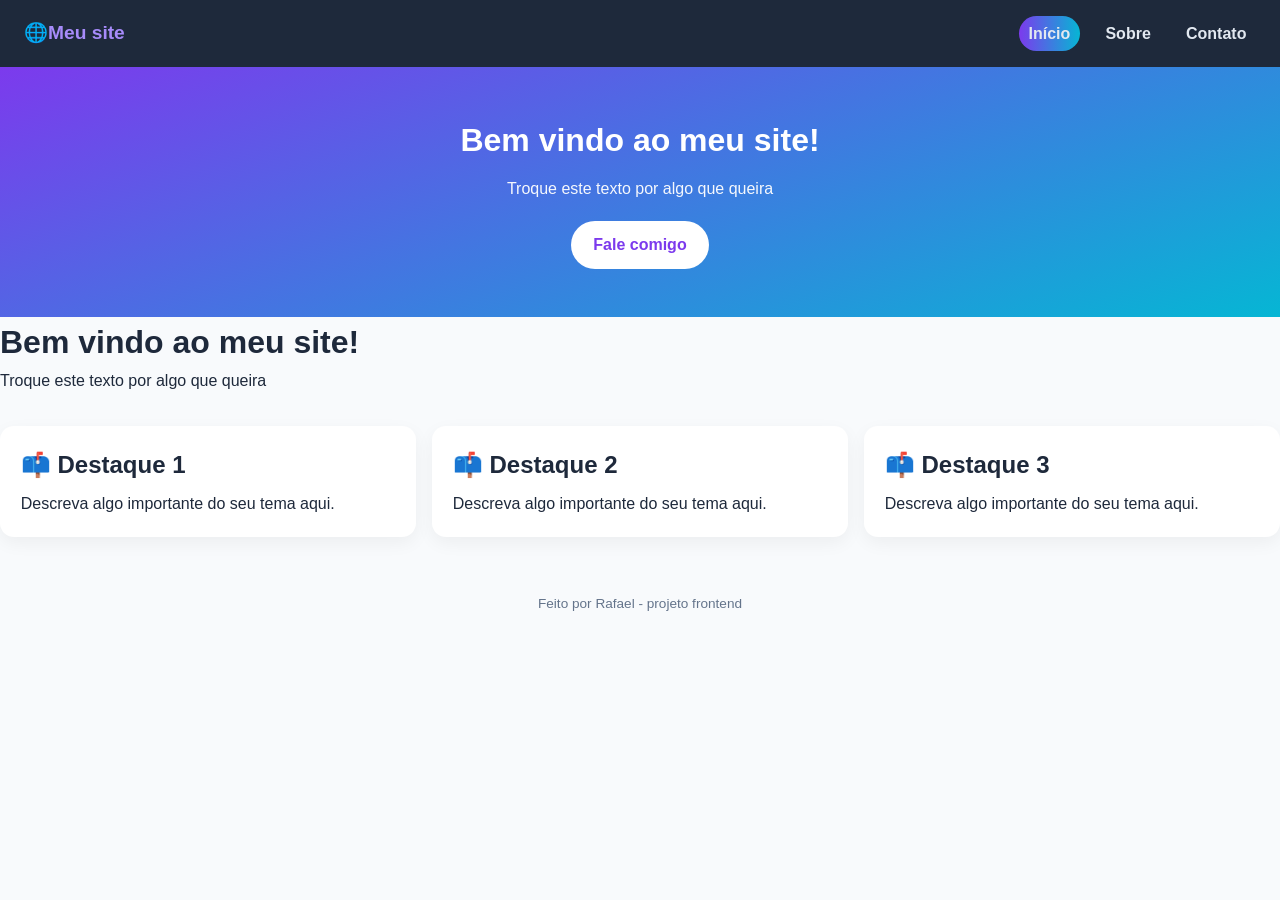
==== index.html @ 07e2a4dd "Add files via upload" ====
<!DOCTYPE html>
<html lang="pt-br">
<head>
    <meta charset="UTF-8">
    <meta name="viewport" content="width=device-width, initial-scale=1.0">
    <title>Meu site</title>
    <link rel="stylesheet" href="style.css">
</head>
<body>
    <header class="topo">
        <span class ="logo">🌐Meu site</span>
        <nav class="menu">
            <a href="index.html" class="ativo">
                Início
            </a>

            <a href="sobre.html">Sobre</a>
            <a href="contato.html">Contato</a>
        </nav>
    </header>

    <main>
        <section class="hero">
            <h1>Bem vindo ao meu site!</h1>
            <p>Troque este texto por algo que queira</p>
            <a href="contato.html" class="botao">Fale comigo</a>
        </section>
        <h1>Bem vindo ao meu site!</h1>
        <P>Troque este texto por algo que queira</P>
        <section class="cards">
            <article class ="card">
                <h2>📫 Destaque 1</h2>
                <p>Descreva algo importante do seu tema aqui.</p>
            </article>
            <article class ="card">
                <h2>📫 Destaque 2</h2>
                <p>Descreva algo importante do seu tema aqui.</p>
            </article>
            <article class ="card">
                <h2>📫 Destaque 3</h2>
                <p>Descreva algo importante do seu tema aqui.</p>
            </article>
        </section>
    </main>
    <footer class ="rodape">
    <p>Feito por Rafael - projeto frontend</p>
    </footer>
    
</body>
</html>
---- style.css ----
* {margin: 0; padding: 0; box-sizing: border-box;}

body {
    font-family: 'Segou UI', Tahoma, Geneva, Verdana, sans-serif;
    color: #1e293b;
    background: #f8fafc;
    line-height: 1.6
}

/*------------- Menu topo ---------------*/

.topo{
    display: flex;
    align-items: center;
    justify-content: space-between;
    flex-wrap: wrap;
    gap: 0.5rem;
    background: #1e293b;
    padding: 1rem 1.5rem;
}

.logo {
    color: #a78bfa;
    font-weight: 800;
    font-size: 1.2rem;
}

.menu{ display: flex; gap: 1rem;}
.menu a {
    color: #e2e8f0;
    text-decoration: none;
    font-weight: 600;
    padding: 0.3rem 0.6rem;
    border-radius: 80px;
}

.menu a:hover{background: #334155;}
.menu a.ativo{
    background: linear-gradient(90deg, #7c3aed, #06b6d4);
}

*/ -------------- Conteúdo --------------- */

main{
    max-width: 900px;
    margin: 0 auto;
    padding: 2rem 1.2rem;
}

.hero{
    text-align: center;
    padding: 3rem 1rem;
    background: linear-gradient(160deg, #7c3aed, #06b6d4);
    color: #fff;
    border-radius: 0px;
}
.hero h1{
    font-size: 2rem;
    margin-bottom: 0.6rem;
}
.hero p{
    max-width: 520px;
    margin: 0 auto 1.2rem;
    opacity: 0.95;
}

.botao{
    display: inline-block;
    background: #fff;
    color: #7c3aed;
    font-weight: 700;
    text-decoration: none;
    padding: 0.7rem 1.4rem;
    border-radius: 50px;
    border: none;
    cursor: pointer;
}

.botao:hover{transform: scale(1.05);}

/* cards */

.cards{
    display: flex;
    gap: 1rem;
    flex-wrap: wrap;
    margin-top: 2rem;
}

.card{
    flex: 1 1 220px;
    background: #fff;
    border-radius: 14px;
    padding: 1.3rem;
    box-shadow: 0 6px 18px rgb(0, 0, 0, 0.05);
}

.card h2 {margin-bottom: 0.4rem; font-family: 1.1rem;}

.conteudo {
    background: #fff;
    border: 1px solid #e2e8f0;
    border-radius: 14px;
    padding: 1.6rem;
}
.conteudo h1 { margin-bottom: 0.6rem;}
.conteudo h2 { margin: 1rem 0 0.4rem;}
.conteudo ul{ margin-left: 1.2rem;}

/*Formulario*/
.form{ margin-top: 1rem;}
.campo{ margin-bottom: 1rem;}
.campo label {
    display: block;
    font-weight: 600;
    margin-bottom: 0.3rem;
}

.campo input, .campo textarea{
    width: 100%;
    padding: 0.7rem;
    border: 1.5px solid #cbd5e1;
    border-radius: 10px;
    font-family: inherit;
    font-size: 0.95rem;
}
.campo input:focus, .campo textarea:focus{
    outline: 3px solid rgba(124, 58, 237, 0.4);
    border-color: #7c3aed
}

.rodape{
    text-align: center;
    padding: 1.5rem;
    color: #64748b;
    font-size: 0.85rem;
    margin-top: 2rem;
}

@media (max-width: 600) {
    .hero h1 { font-size: 1.5rem;}
    .menu{width: 100%; justify-content: center;}
}
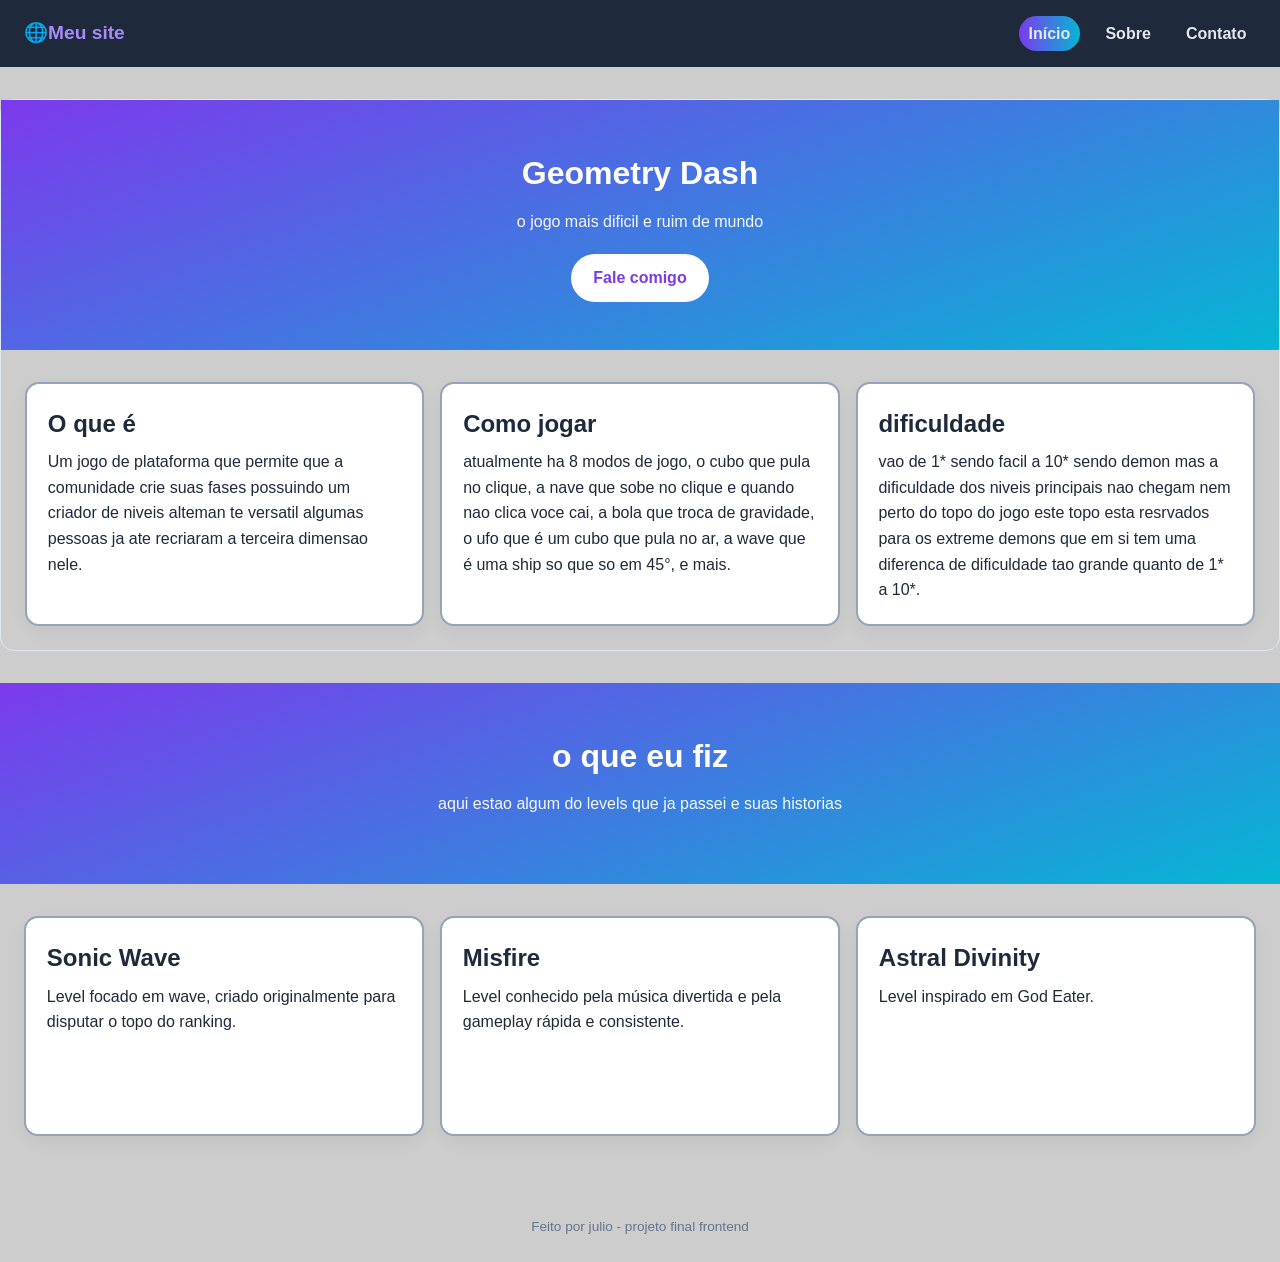
==== commit b0a96043: "Add files via upload" ====
--- a/index.html
+++ b/index.html
@@ -3,7 +3,7 @@
 <head>
     <meta charset="UTF-8">
     <meta name="viewport" content="width=device-width, initial-scale=1.0">
-    <title>Meu site</title>
+    <title>Meu site - julio</title>
     <link rel="stylesheet" href="style.css">
 </head>
 <body>
@@ -20,30 +20,52 @@
     </header>
 
     <main>
+        <section class="explicacao">
+            <div class="section-intro">
+                <h1>Geometry Dash</h1>
+                <p>o jogo mais dificil e ruim de mundo</p>
+                <a href="contato.html" class="botao">Fale comigo</a>
+            </div>
+            <div class="cards"> 
+                <article class="card">
+                    <h2>O que é</h2>
+                    <p>Um jogo de plataforma que permite que a comunidade crie suas fases possuindo um criador de niveis alteman    te versatil algumas pessoas ja ate recriaram a terceira dimensao nele.</p>
+                </article>
+                <article class="card">
+                    <h2>Como jogar</h2>
+                    <p>atualmente ha 8 modos de jogo, o cubo que pula no clique, a nave que sobe no clique e quando nao clica voce cai, a bola que troca de gravidade, o ufo que é um cubo que pula no ar, a wave que é uma ship so que so em 45°, e mais.</p>
+                </article>
+                <article class="card">
+                    <h2>dificuldade</h2>
+                    <p>vao de 1* sendo facil a 10* sendo demon mas a dificuldade dos niveis principais nao chegam nem perto do topo do jogo este topo esta resrvados para os extreme demons que em si tem uma diferenca de dificuldade tao grande quanto de 1* a 10*.</p>
+                </article>
+            </div>
+        </section>
+
         <section class="hero">
-            <h1>Bem vindo ao meu site!</h1>
-            <p>Troque este texto por algo que queira</p>
-            <a href="contato.html" class="botao">Fale comigo</a>
-        </section>
-        <h1>Bem vindo ao meu site!</h1>
-        <P>Troque este texto por algo que queira</P>
-        <section class="cards">
-            <article class ="card">
-                <h2>📫 Destaque 1</h2>
-                <p>Descreva algo importante do seu tema aqui.</p>
-            </article>
-            <article class ="card">
-                <h2>📫 Destaque 2</h2>
-                <p>Descreva algo importante do seu tema aqui.</p>
-            </article>
-            <article class ="card">
-                <h2>📫 Destaque 3</h2>
-                <p>Descreva algo importante do seu tema aqui.</p>
-            </article>
+            <div class="section-intro">
+                <h1>o que eu fiz</h1>
+                <p>aqui estao algum do levels que ja passei e suas historias</p>
+            </div>
+
+            <div class="cards">
+                <article class="card">
+                    <h2>Sonic Wave</h2>
+                    <p>Level focado em wave, criado originalmente para disputar o topo do ranking.</p>
+                </article>
+                <article class="card">
+                    <h2>Misfire</h2>
+                    <p>Level conhecido pela música divertida e pela gameplay rápida e consistente.</p>
+                </article>
+                <article class="card">
+                    <h2>Astral Divinity</h2>
+                    <p>Level inspirado em God Eater.</p>
+                </article>
+            </div>
         </section>
     </main>
     <footer class ="rodape">
-    <p>Feito por Rafael - projeto frontend</p>
+    <p>Feito por julio - projeto final frontend</p>
     </footer>
     
 </body>
--- a/style.css
+++ b/style.css
@@ -3,7 +3,7 @@
 body {
     font-family: 'Segou UI', Tahoma, Geneva, Verdana, sans-serif;
     color: #1e293b;
-    background: #f8fafc;
+    background: #cdcdce;
     line-height: 1.6
 }
 
@@ -48,17 +48,20 @@
 }
 
 .hero{
+    margin-top: 2rem;
+}
+
+.section-intro {
     text-align: center;
     padding: 3rem 1rem;
     background: linear-gradient(160deg, #7c3aed, #06b6d4);
     color: #fff;
-    border-radius: 0px;
 }
-.hero h1{
+.section-intro h1{
     font-size: 2rem;
     margin-bottom: 0.6rem;
 }
-.hero p{
+.section-intro p{
     max-width: 520px;
     margin: 0 auto 1.2rem;
     opacity: 0.95;
@@ -78,6 +81,16 @@
 
 .botao:hover{transform: scale(1.05);}
 
+.explicacao {
+    margin-top: 2rem;
+    background: #cdcdce;    
+    border: 1px solid #e2e8f0;
+    border-radius: 14px;
+}
+
+.explicacao .cards,
+.hero .cards { padding: 0 1.5rem 1.5rem;}
+
 /* cards */
 
 .cards{
@@ -89,10 +102,18 @@
 
 .card{
     flex: 1 1 220px;
+    min-height: 220px;
     background: #fff;
+    border: 2px solid #94a3b8;
     border-radius: 14px;
     padding: 1.3rem;
     box-shadow: 0 6px 18px rgb(0, 0, 0, 0.05);
+    transition: transform 0.2s ease, box-shadow 0.2s ease;
+}
+
+.card:hover {
+    transform: translateY(-6px) scale(1.02);
+    box-shadow: 0 12px 24px rgb(0, 0, 0, 0.12);
 }
 
 .card h2 {margin-bottom: 0.4rem; font-family: 1.1rem;}
@@ -103,9 +124,36 @@
     border-radius: 14px;
     padding: 1.6rem;
 }
+.contato-card {
+    color: #fff;
+    background: linear-gradient(160deg, #7c3aed, #06b6d4);
+    border: 0;
+}
 .conteudo h1 { margin-bottom: 0.6rem;}
 .conteudo h2 { margin: 1rem 0 0.4rem;}
 .conteudo ul{ margin-left: 1.2rem;}
+.videos-lista li { margin-bottom: 1.2rem;}
+.videos-lista h3 {
+    margin-bottom: 0.6rem;
+    padding: 0.6rem 0.9rem;
+    color: #fff;
+    background: linear-gradient(90deg, #7c3aed, #06b6d4);
+    border-radius: 10px;
+    transition: transform 0.2s ease, box-shadow 0.2s ease;
+}
+
+.videos-lista h3:hover {
+    transform: translateY(-4px) scale(1.01);
+    box-shadow: 0 8px 16px rgb(0, 0, 0, 0.15);
+}
+.videos-lista video,
+.videos-lista iframe {
+    display: block;
+    width: 100%;
+    max-width: 800px;
+    aspect-ratio: 16 / 9;
+    border: 0;
+}
 
 /*Formulario*/
 .form{ margin-top: 1rem;}
@@ -138,6 +186,6 @@
 }
 
 @media (max-width: 600) {
-    .hero h1 { font-size: 1.5rem;}
+    .section-intro h1 { font-size: 1.5rem;}
     .menu{width: 100%; justify-content: center;}
 }
